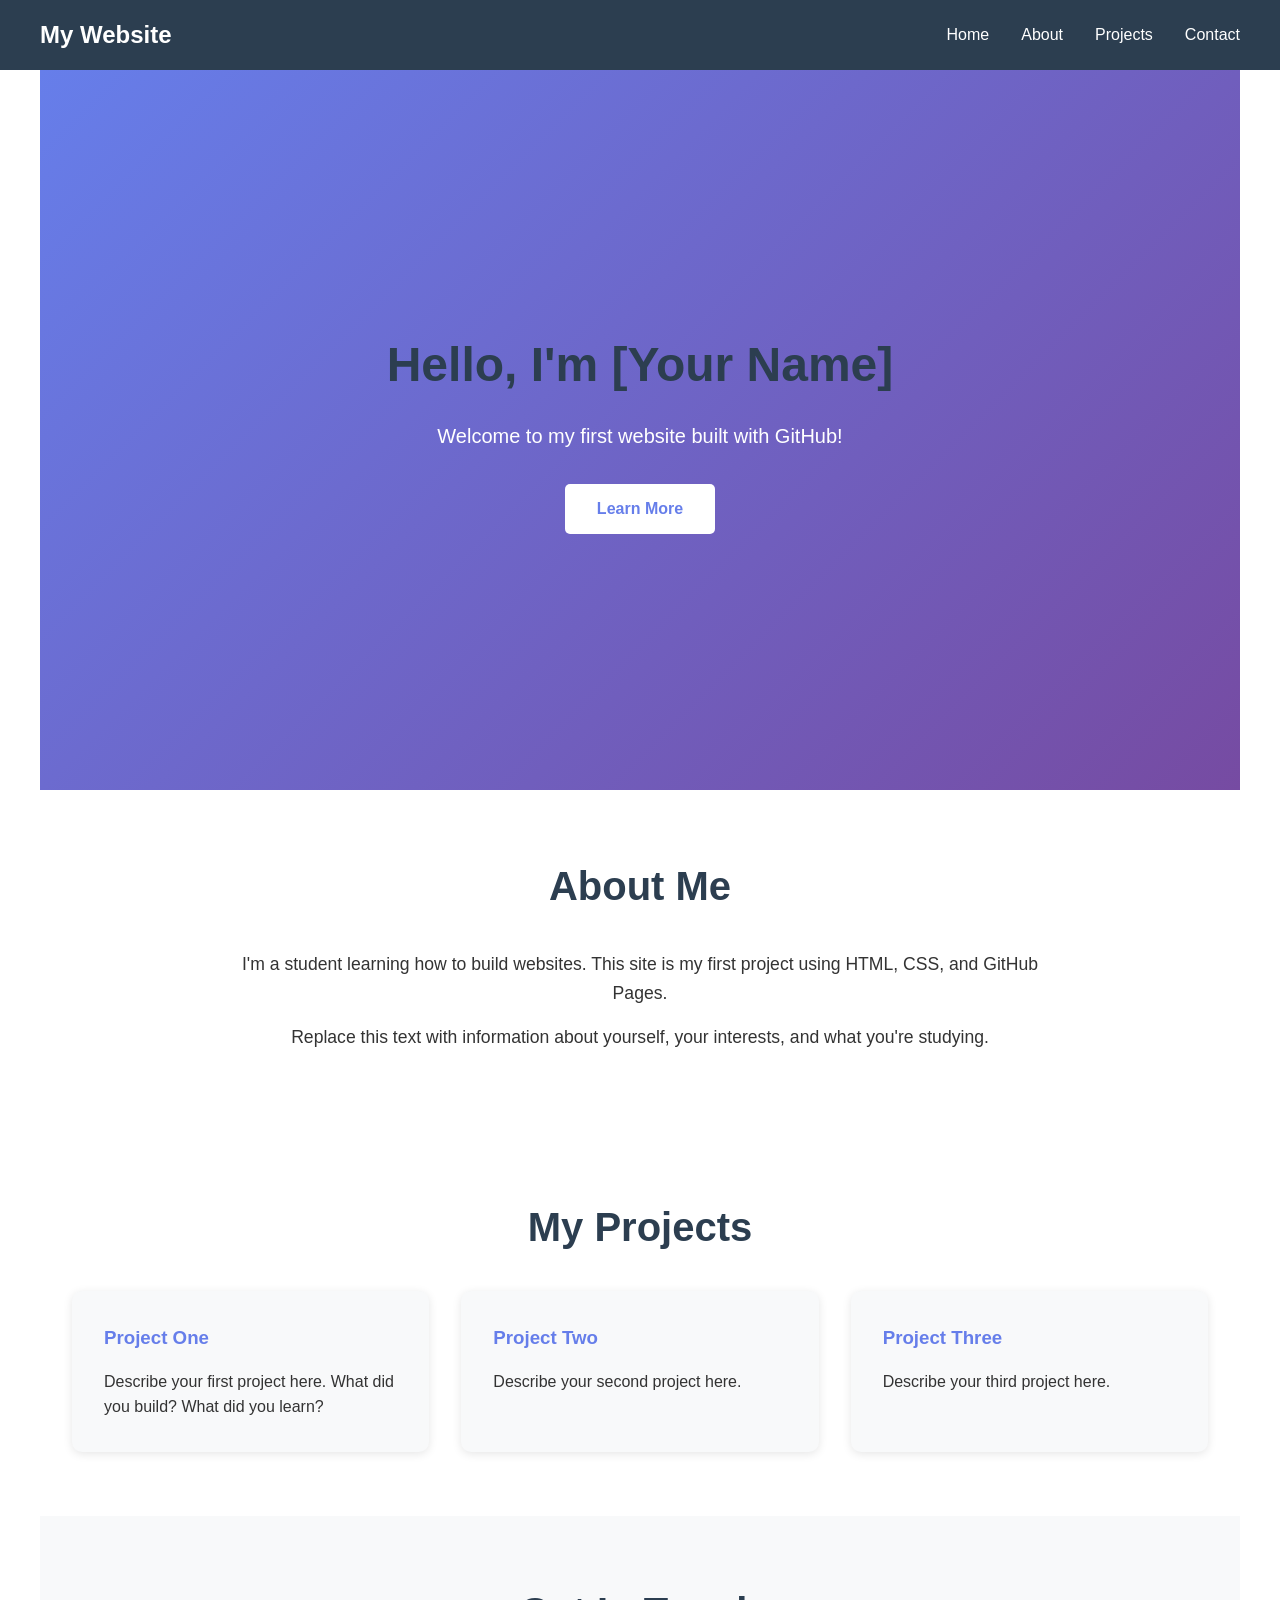
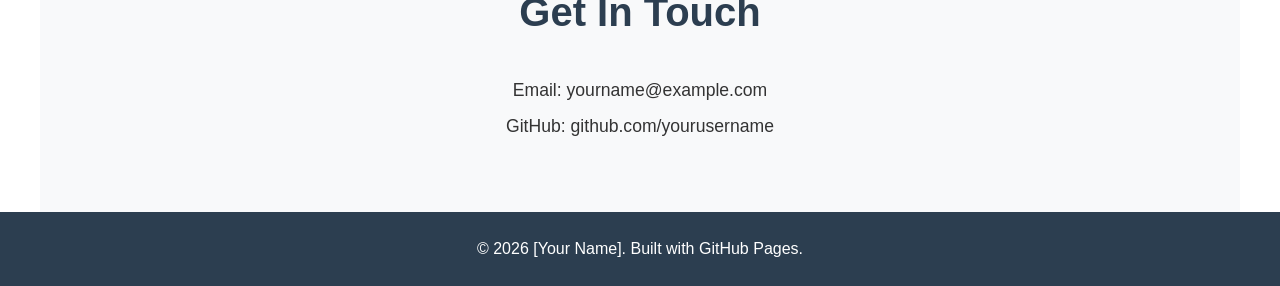
==== index.html @ 079a498e "Add initial website files" ====
<!DOCTYPE html>
<html lang="en">
<head>
    <meta charset="UTF-8">
    <meta name="viewport" content="width=device-width, initial-scale=1.0">
    <title>My First Website</title>
    <link rel="stylesheet" href="style.css">
</head>
<body>
    <header>
        <nav>
            <h1 class="logo">My Website</h1>
            <ul class="nav-links">
                <li><a href="#home">Home</a></li>
                <li><a href="#about">About</a></li>
                <li><a href="#projects">Projects</a></li>
                <li><a href="#contact">Contact</a></li>
            </ul>
        </nav>
    </header>

    <section id="home" class="hero">
        <div class="hero-content">
            <h2>Hello, I'm [Your Name]</h2>
            <p>Welcome to my first website built with GitHub!</p>
            <a href="#about" class="btn">Learn More</a>
        </div>
    </section>

    <section id="about" class="about">
        <h2>About Me</h2>
        <p>I'm a student learning how to build websites. This site is my first project using HTML, CSS, and GitHub Pages.</p>
        <p>Replace this text with information about yourself, your interests, and what you're studying.</p>
    </section>

    <section id="projects" class="projects">
        <h2>My Projects</h2>
        <div class="project-grid">
            <div class="project-card">
                <h3>Project One</h3>
                <p>Describe your first project here. What did you build? What did you learn?</p>
            </div>
            <div class="project-card">
                <h3>Project Two</h3>
                <p>Describe your second project here.</p>
            </div>
            <div class="project-card">
                <h3>Project Three</h3>
                <p>Describe your third project here.</p>
            </div>
        </div>
    </section>

    <section id="contact" class="contact">
        <h2>Get In Touch</h2>
        <p>Email: yourname@example.com</p>
        <p>GitHub: github.com/yourusername</p>
    </section>

    <footer>
        <p>&copy; 2026 [Your Name]. Built with GitHub Pages.</p>
    </footer>
</body>
</html>
---- style.css ----
/* Reset default browser styles */
* {
    margin: 0;
    padding: 0;
    box-sizing: border-box;
}

body {
    font-family: 'Segoe UI', Tahoma, Geneva, Verdana, sans-serif;
    line-height: 1.6;
    color: #333;
}

/* Header and Navigation */
header {
    background-color: #2c3e50;
    color: white;
    padding: 1rem 2rem;
    position: sticky;
    top: 0;
    z-index: 100;
}

nav {
    display: flex;
    justify-content: space-between;
    align-items: center;
    max-width: 1200px;
    margin: 0 auto;
}

.logo {
    font-size: 1.5rem;
}

.nav-links {
    display: flex;
    list-style: none;
    gap: 2rem;
}

.nav-links a {
    color: white;
    text-decoration: none;
    transition: color 0.3s;
}

.nav-links a:hover {
    color: #3498db;
}

/* Hero Section */
.hero {
    background: linear-gradient(135deg, #667eea 0%, #764ba2 100%);
    color: white;
    height: 80vh;
    display: flex;
    align-items: center;
    justify-content: center;
    text-align: center;
    padding: 2rem;
}

.hero-content h2 {
    font-size: 3rem;
    margin-bottom: 1rem;
}

.hero-content p {
    font-size: 1.25rem;
    margin-bottom: 2rem;
}

.btn {
    display: inline-block;
    background-color: white;
    color: #667eea;
    padding: 0.75rem 2rem;
    text-decoration: none;
    border-radius: 5px;
    font-weight: bold;
    transition: transform 0.3s;
}

.btn:hover {
    transform: translateY(-3px);
}

/* Sections */
section {
    padding: 4rem 2rem;
    max-width: 1200px;
    margin: 0 auto;
}

section h2 {
    font-size: 2.5rem;
    margin-bottom: 2rem;
    text-align: center;
    color: #2c3e50;
}

.about p {
    font-size: 1.1rem;
    margin-bottom: 1rem;
    max-width: 800px;
    margin-left: auto;
    margin-right: auto;
    text-align: center;
}

/* Projects Grid */
.project-grid {
    display: grid;
    grid-template-columns: repeat(auto-fit, minmax(280px, 1fr));
    gap: 2rem;
    margin-top: 2rem;
}

.project-card {
    background-color: #f8f9fa;
    padding: 2rem;
    border-radius: 10px;
    box-shadow: 0 2px 10px rgba(0,0,0,0.1);
    transition: transform 0.3s;
}

.project-card:hover {
    transform: translateY(-5px);
}

.project-card h3 {
    color: #667eea;
    margin-bottom: 1rem;
}

/* Contact Section */
.contact {
    background-color: #f8f9fa;
    text-align: center;
}

.contact p {
    font-size: 1.1rem;
    margin: 0.5rem 0;
}

/* Footer */
footer {
    background-color: #2c3e50;
    color: white;
    text-align: center;
    padding: 1.5rem;
}

/* Mobile Responsive */
@media (max-width: 768px) {
    nav {
        flex-direction: column;
        gap: 1rem;
    }

    .nav-links {
        gap: 1rem;
    }

    .hero-content h2 {
        font-size: 2rem;
    }
}
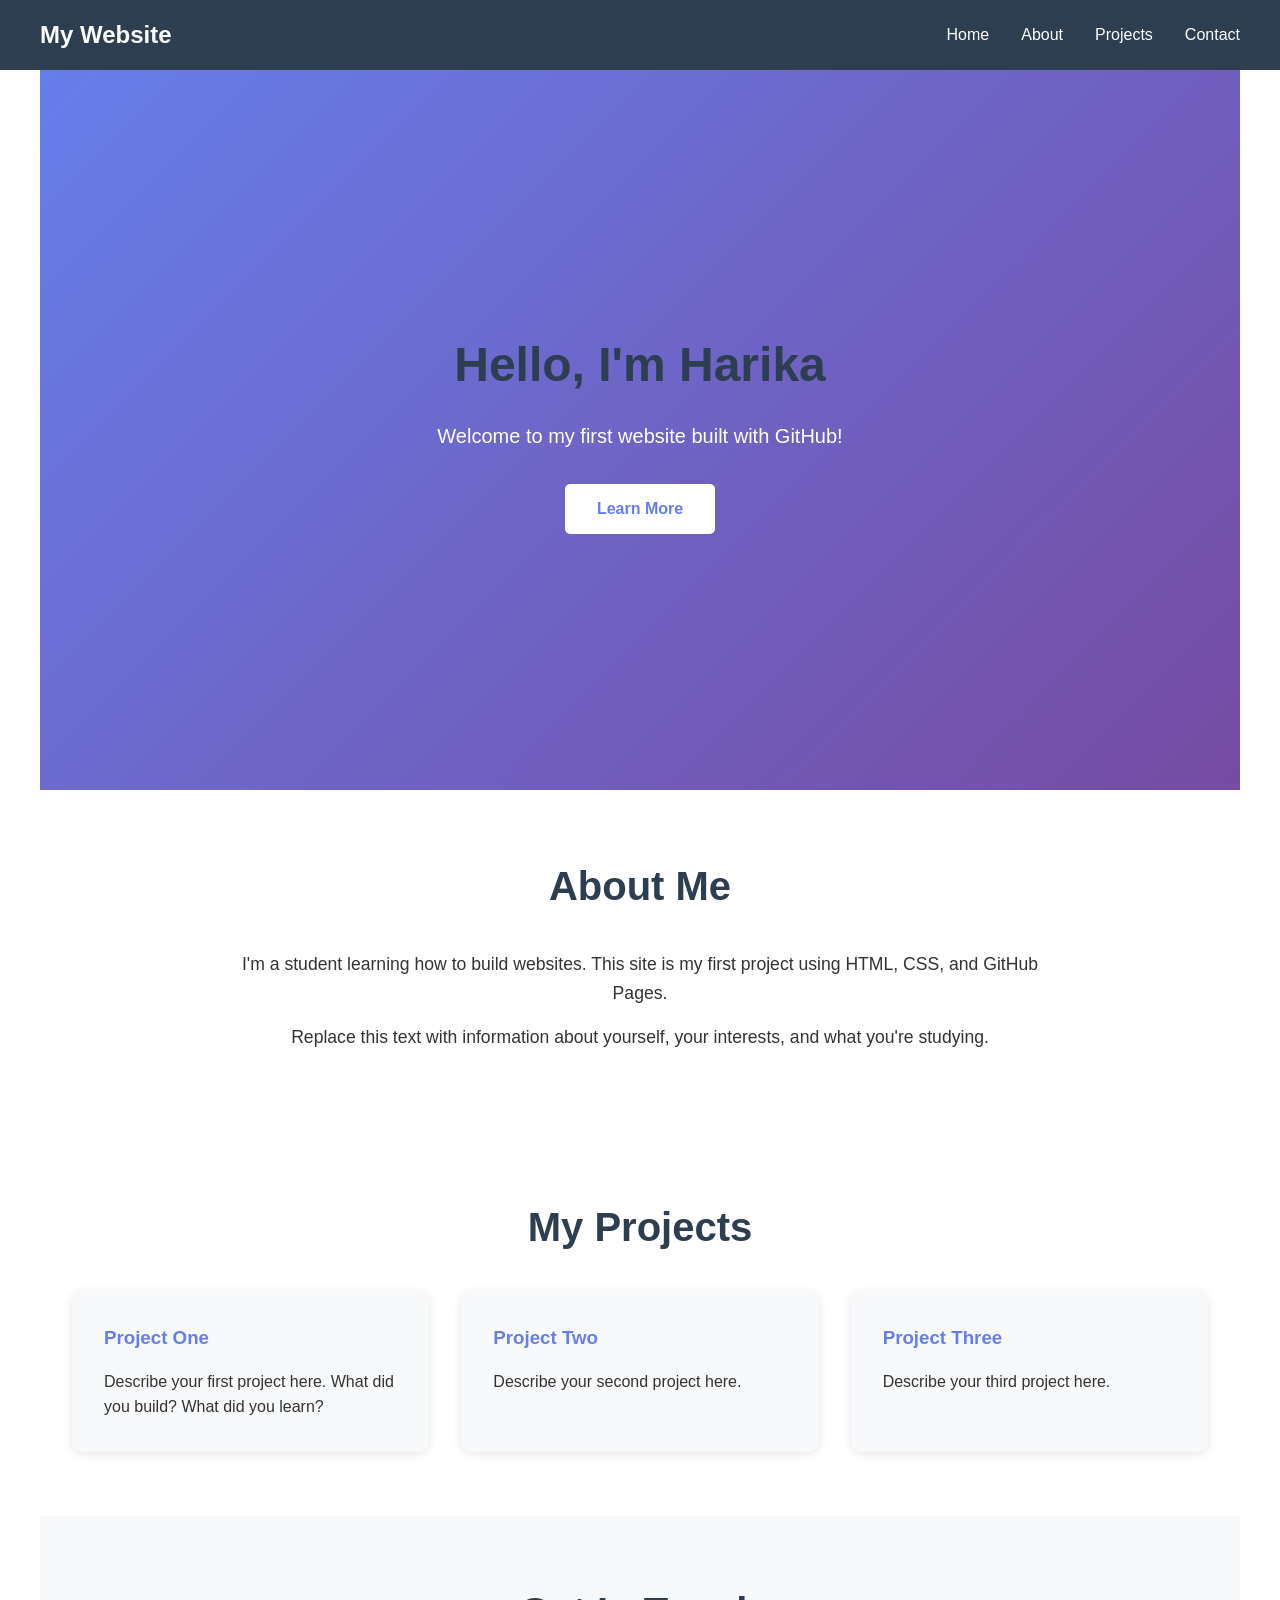
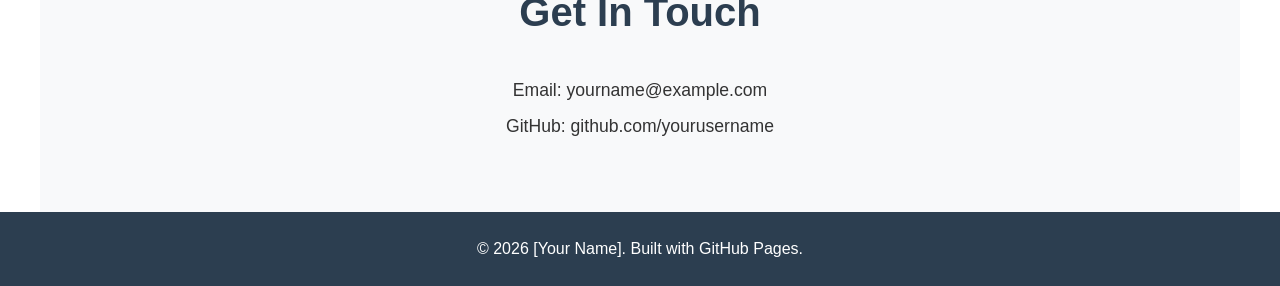
==== commit c3313b8a: "Replace placeholder name with Harika" ====
--- a/index.html
+++ b/index.html
@@ -21,7 +21,7 @@
 
     <section id="home" class="hero">
         <div class="hero-content">
-            <h2>Hello, I'm [Your Name]</h2>
+            <h2>Hello, I'm Harika</h2>
             <p>Welcome to my first website built with GitHub!</p>
             <a href="#about" class="btn">Learn More</a>
         </div>
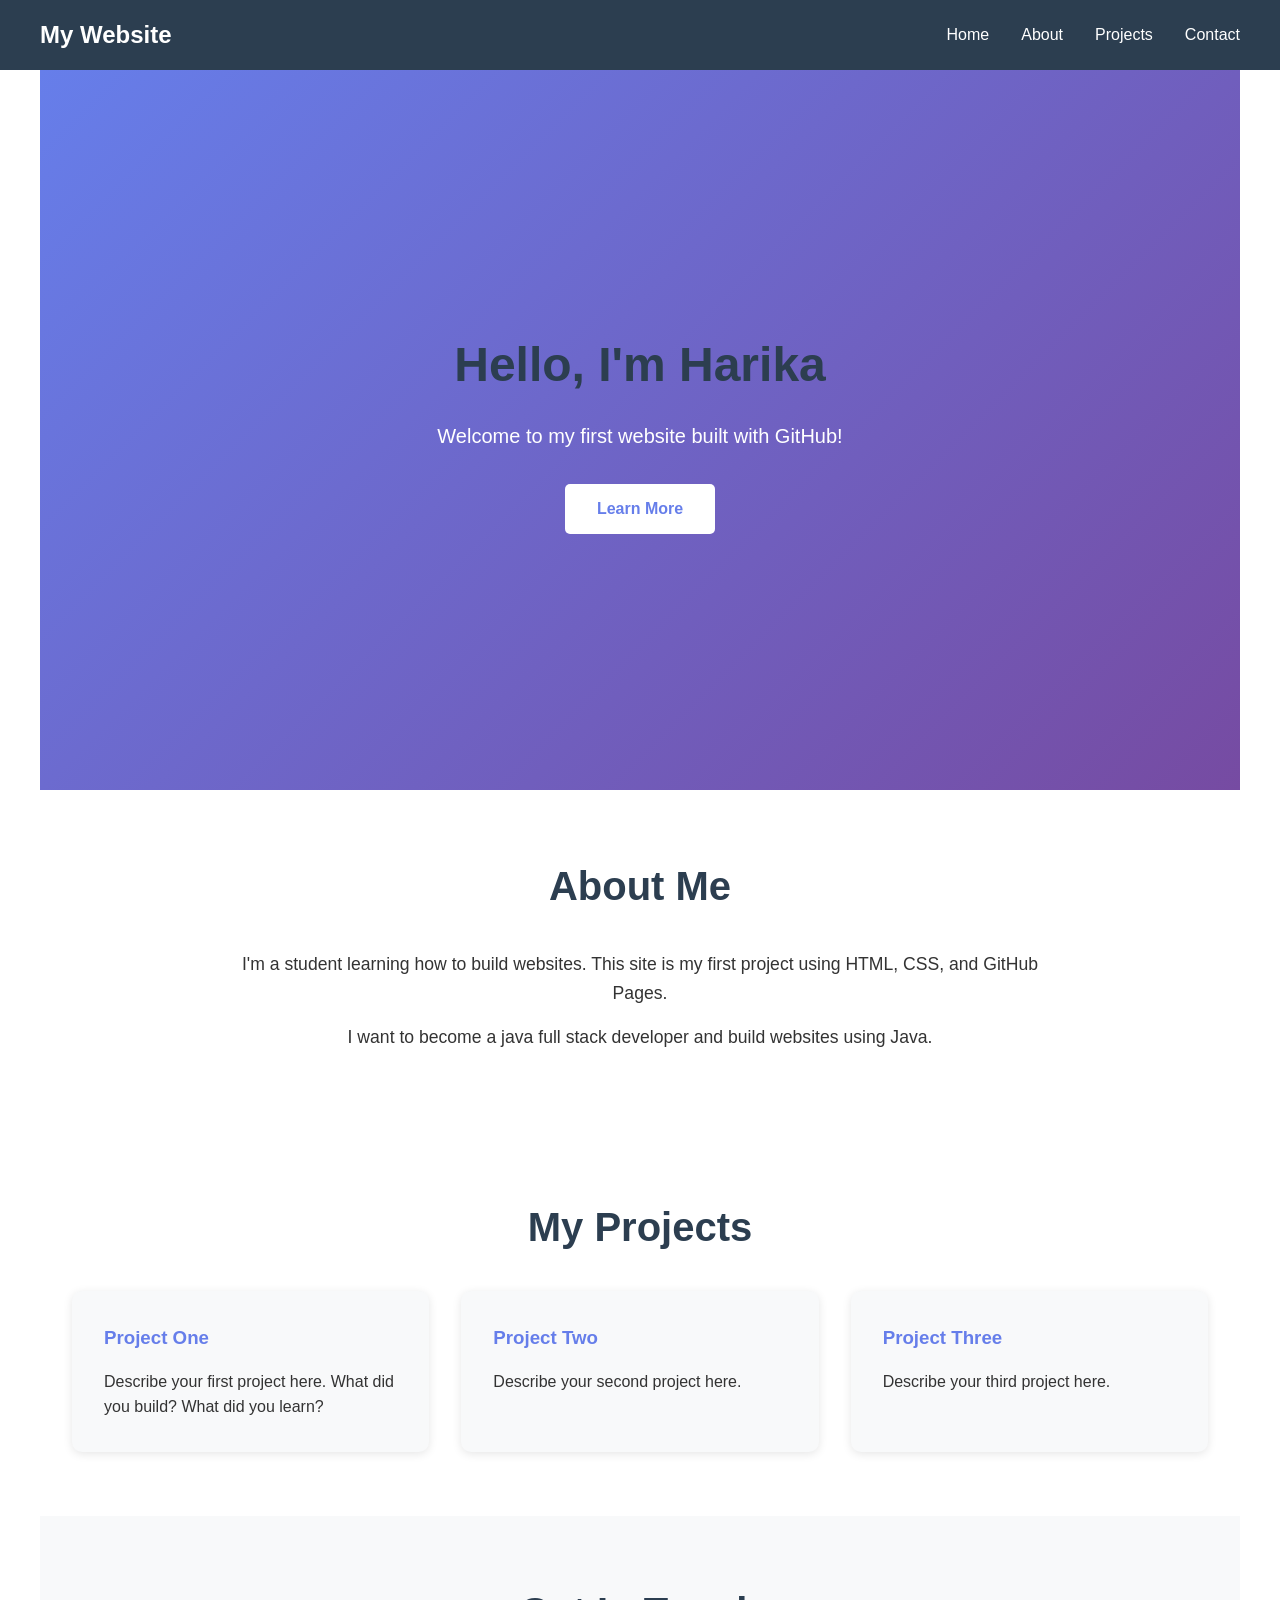
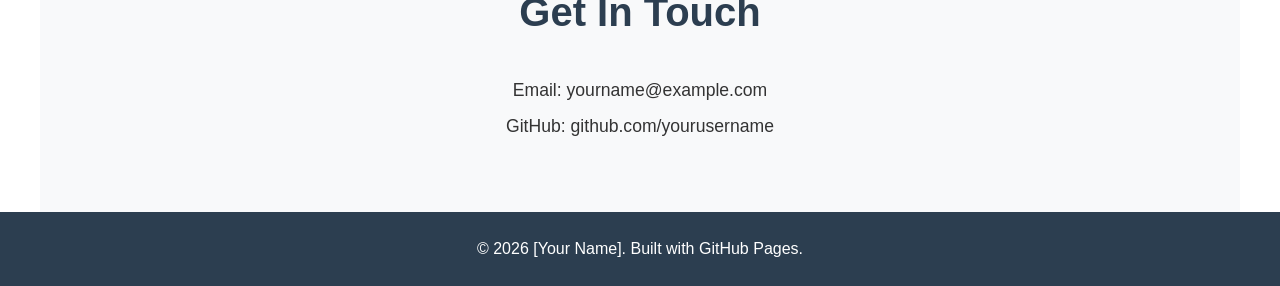
==== commit e60d4905: "Update about section with personal info" ====
--- a/index.html
+++ b/index.html
@@ -30,7 +30,7 @@
     <section id="about" class="about">
         <h2>About Me</h2>
         <p>I'm a student learning how to build websites. This site is my first project using HTML, CSS, and GitHub Pages.</p>
-        <p>Replace this text with information about yourself, your interests, and what you're studying.</p>
+        <p>I want to become a java full stack developer and build websites using Java.</p>
     </section>
 
     <section id="projects" class="projects">
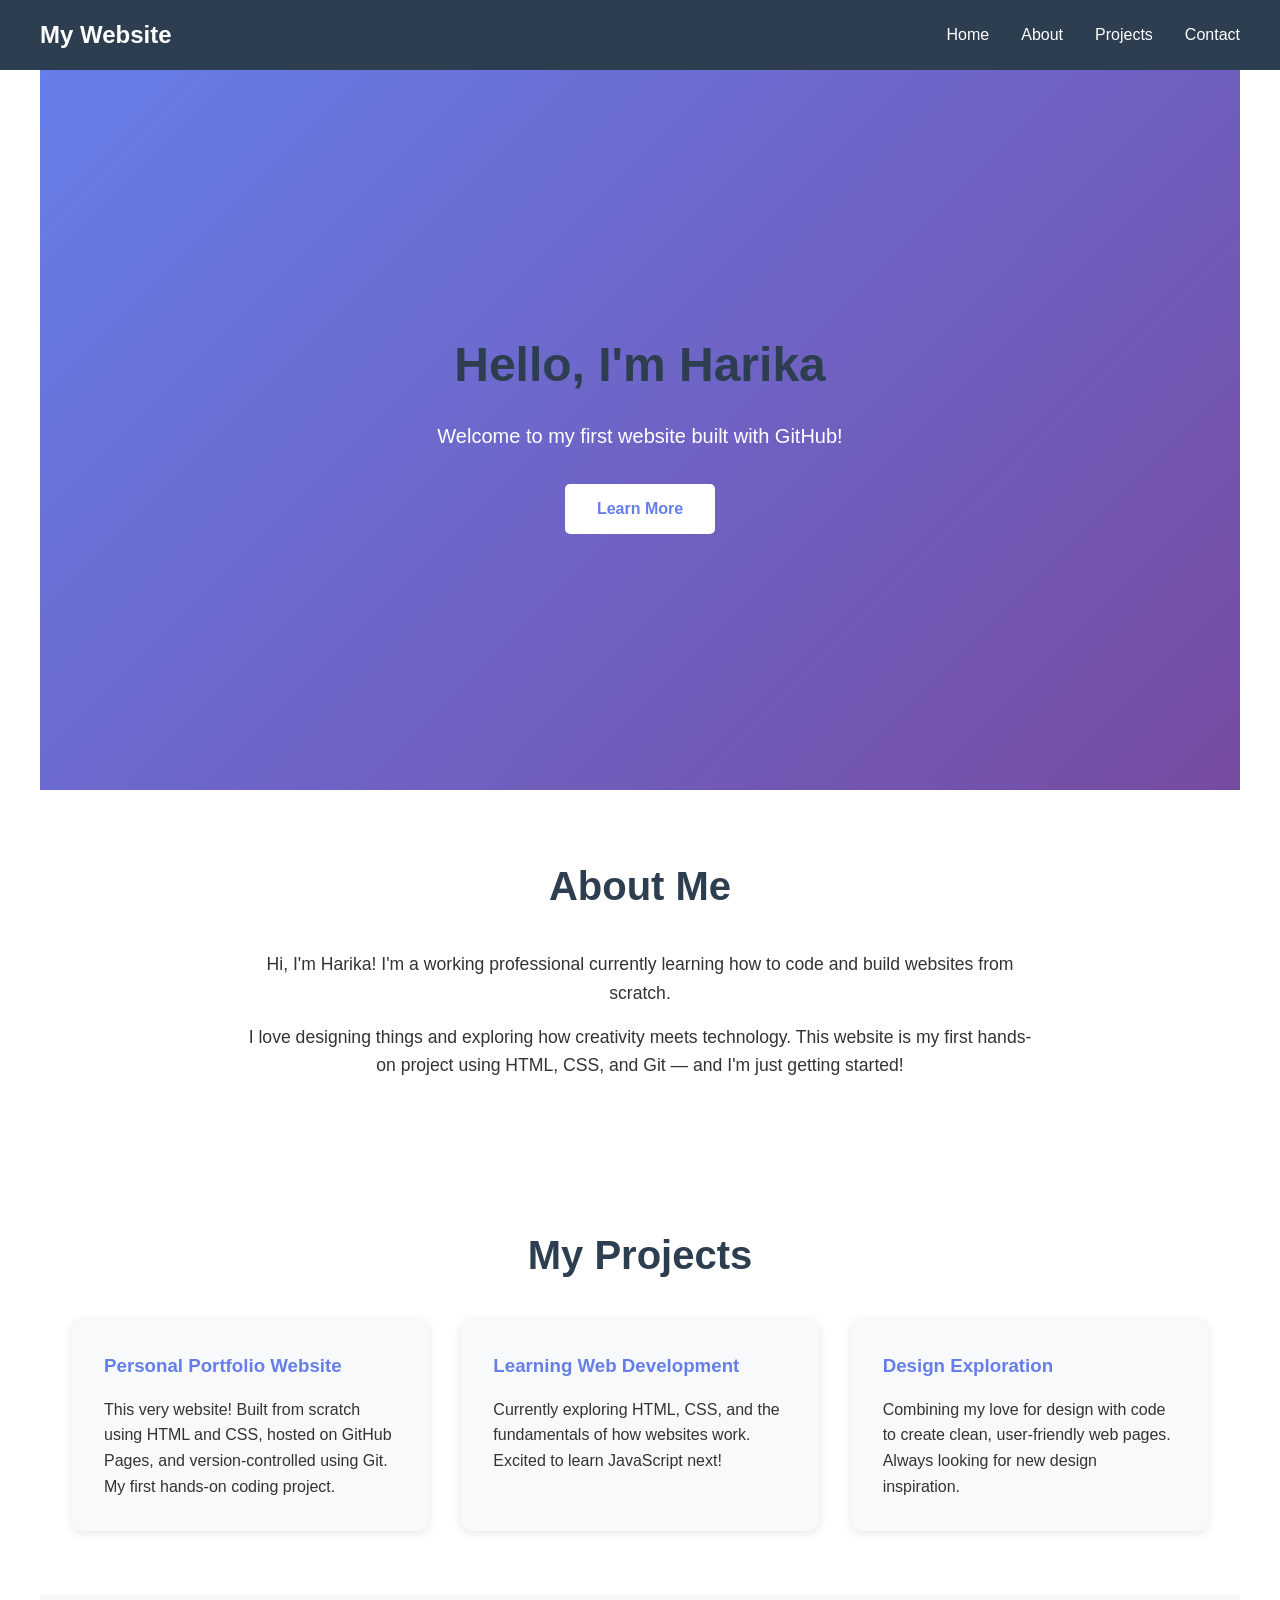
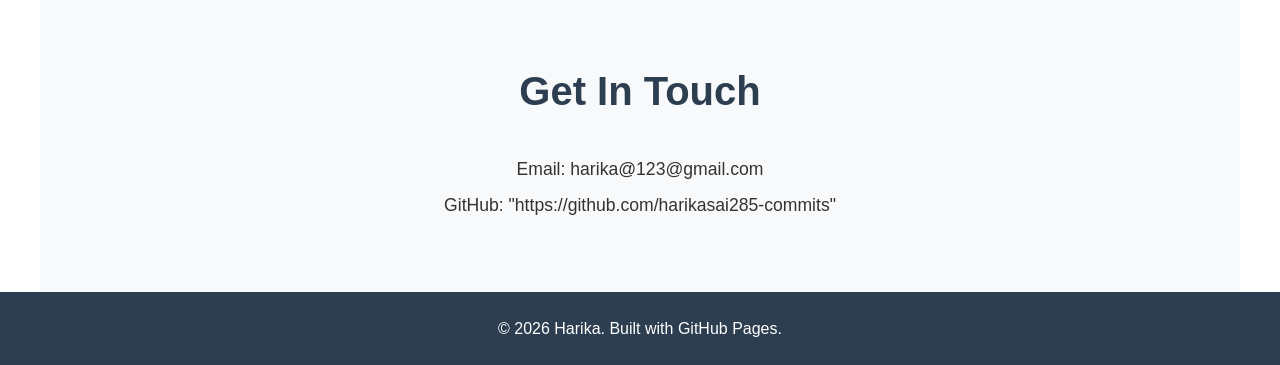
==== commit 04ec0a62: "Polish website with personal content" ====
--- a/index.html
+++ b/index.html
@@ -29,36 +29,36 @@
 
     <section id="about" class="about">
         <h2>About Me</h2>
-        <p>I'm a student learning how to build websites. This site is my first project using HTML, CSS, and GitHub Pages.</p>
-        <p>I want to become a java full stack developer and build websites using Java.</p>
+        <p>Hi, I'm Harika! I'm a working professional currently learning how to code and build websites from scratch.</p>
+<p>I love designing things and exploring how creativity meets technology. This website is my first hands-on project using HTML, CSS, and Git — and I'm just getting started!</p>
     </section>
 
     <section id="projects" class="projects">
-        <h2>My Projects</h2>
-        <div class="project-grid">
-            <div class="project-card">
-                <h3>Project One</h3>
-                <p>Describe your first project here. What did you build? What did you learn?</p>
-            </div>
-            <div class="project-card">
-                <h3>Project Two</h3>
-                <p>Describe your second project here.</p>
-            </div>
-            <div class="project-card">
-                <h3>Project Three</h3>
-                <p>Describe your third project here.</p>
-            </div>
+    <h2>My Projects</h2>
+    <div class="project-grid">
+        <div class="project-card">
+            <h3>Personal Portfolio Website</h3>
+            <p>This very website! Built from scratch using HTML and CSS, hosted on GitHub Pages, and version-controlled using Git. My first hands-on coding project.</p>
         </div>
-    </section>
+        <div class="project-card">
+            <h3>Learning Web Development</h3>
+            <p>Currently exploring HTML, CSS, and the fundamentals of how websites work. Excited to learn JavaScript next!</p>
+        </div>
+        <div class="project-card">
+            <h3>Design Exploration</h3>
+            <p>Combining my love for design with code to create clean, user-friendly web pages. Always looking for new design inspiration.</p>
+        </div>
+    </div>
+</section>
 
     <section id="contact" class="contact">
         <h2>Get In Touch</h2>
-        <p>Email: yourname@example.com</p>
-        <p>GitHub: github.com/yourusername</p>
+        <p>Email: harika@123@gmail.com</p>
+        <p>GitHub: "https://github.com/harikasai285-commits"</p>
     </section>
 
     <footer>
-        <p>&copy; 2026 [Your Name]. Built with GitHub Pages.</p>
+        <p>&copy; 2026 Harika. Built with GitHub Pages.</p>
     </footer>
 </body>
 </html>
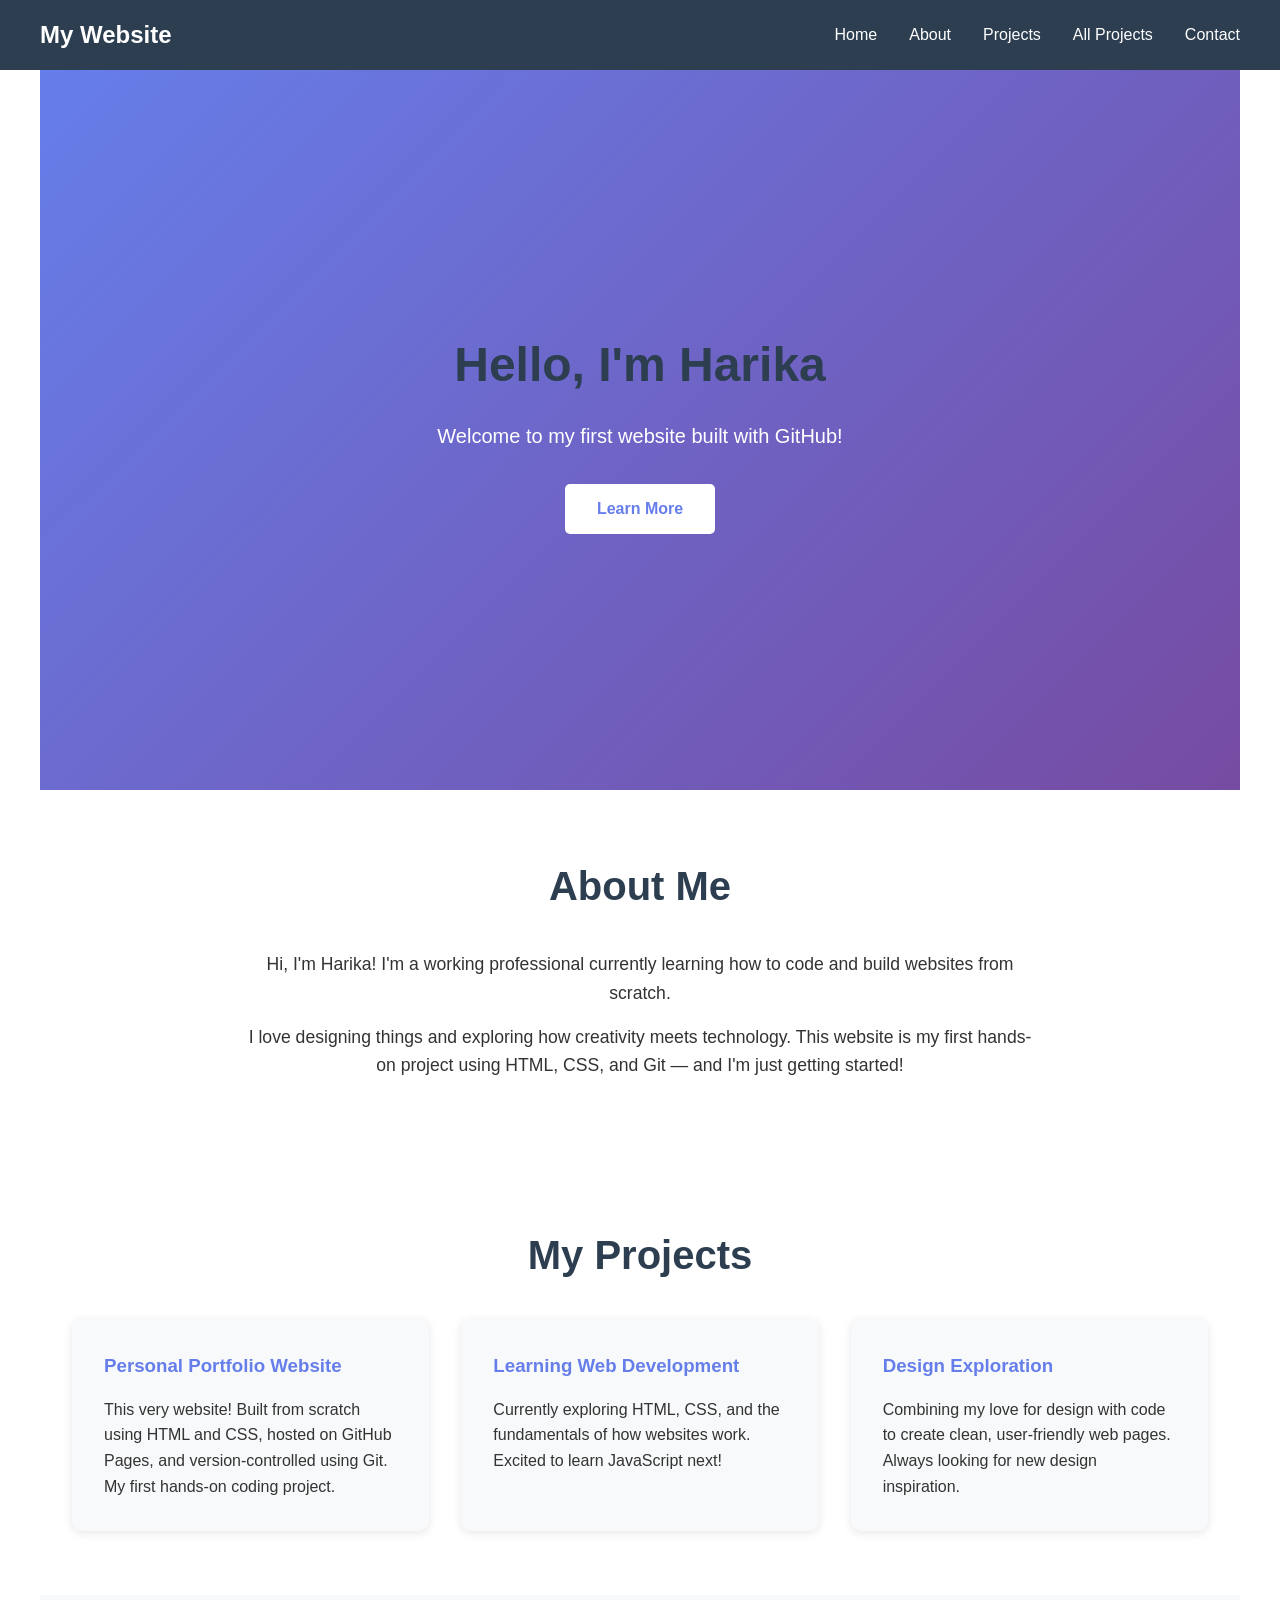
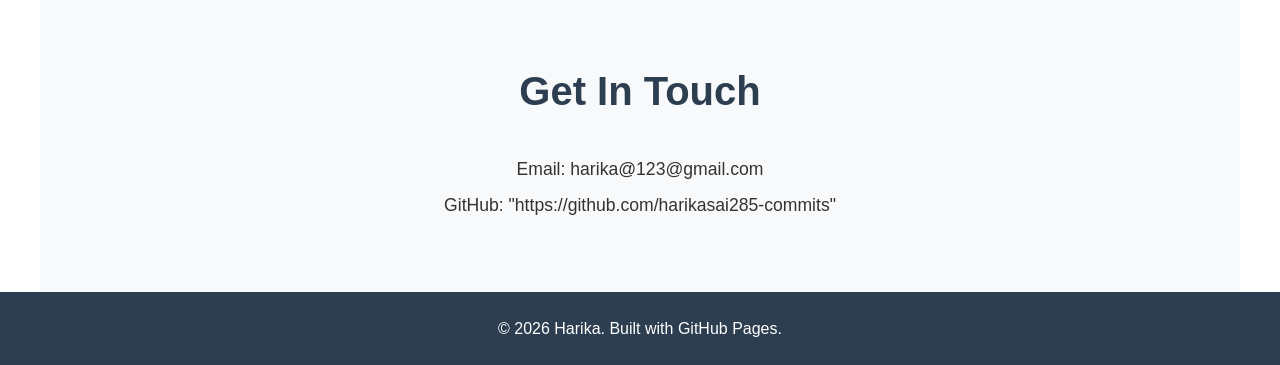
==== commit 25751035: "Link homepage to new projects page" ====
--- a/index.html
+++ b/index.html
@@ -14,6 +14,7 @@
                 <li><a href="#home">Home</a></li>
                 <li><a href="#about">About</a></li>
                 <li><a href="#projects">Projects</a></li>
+                <li><a href="projects.html">All Projects</a></li>
                 <li><a href="#contact">Contact</a></li>
             </ul>
         </nav>
